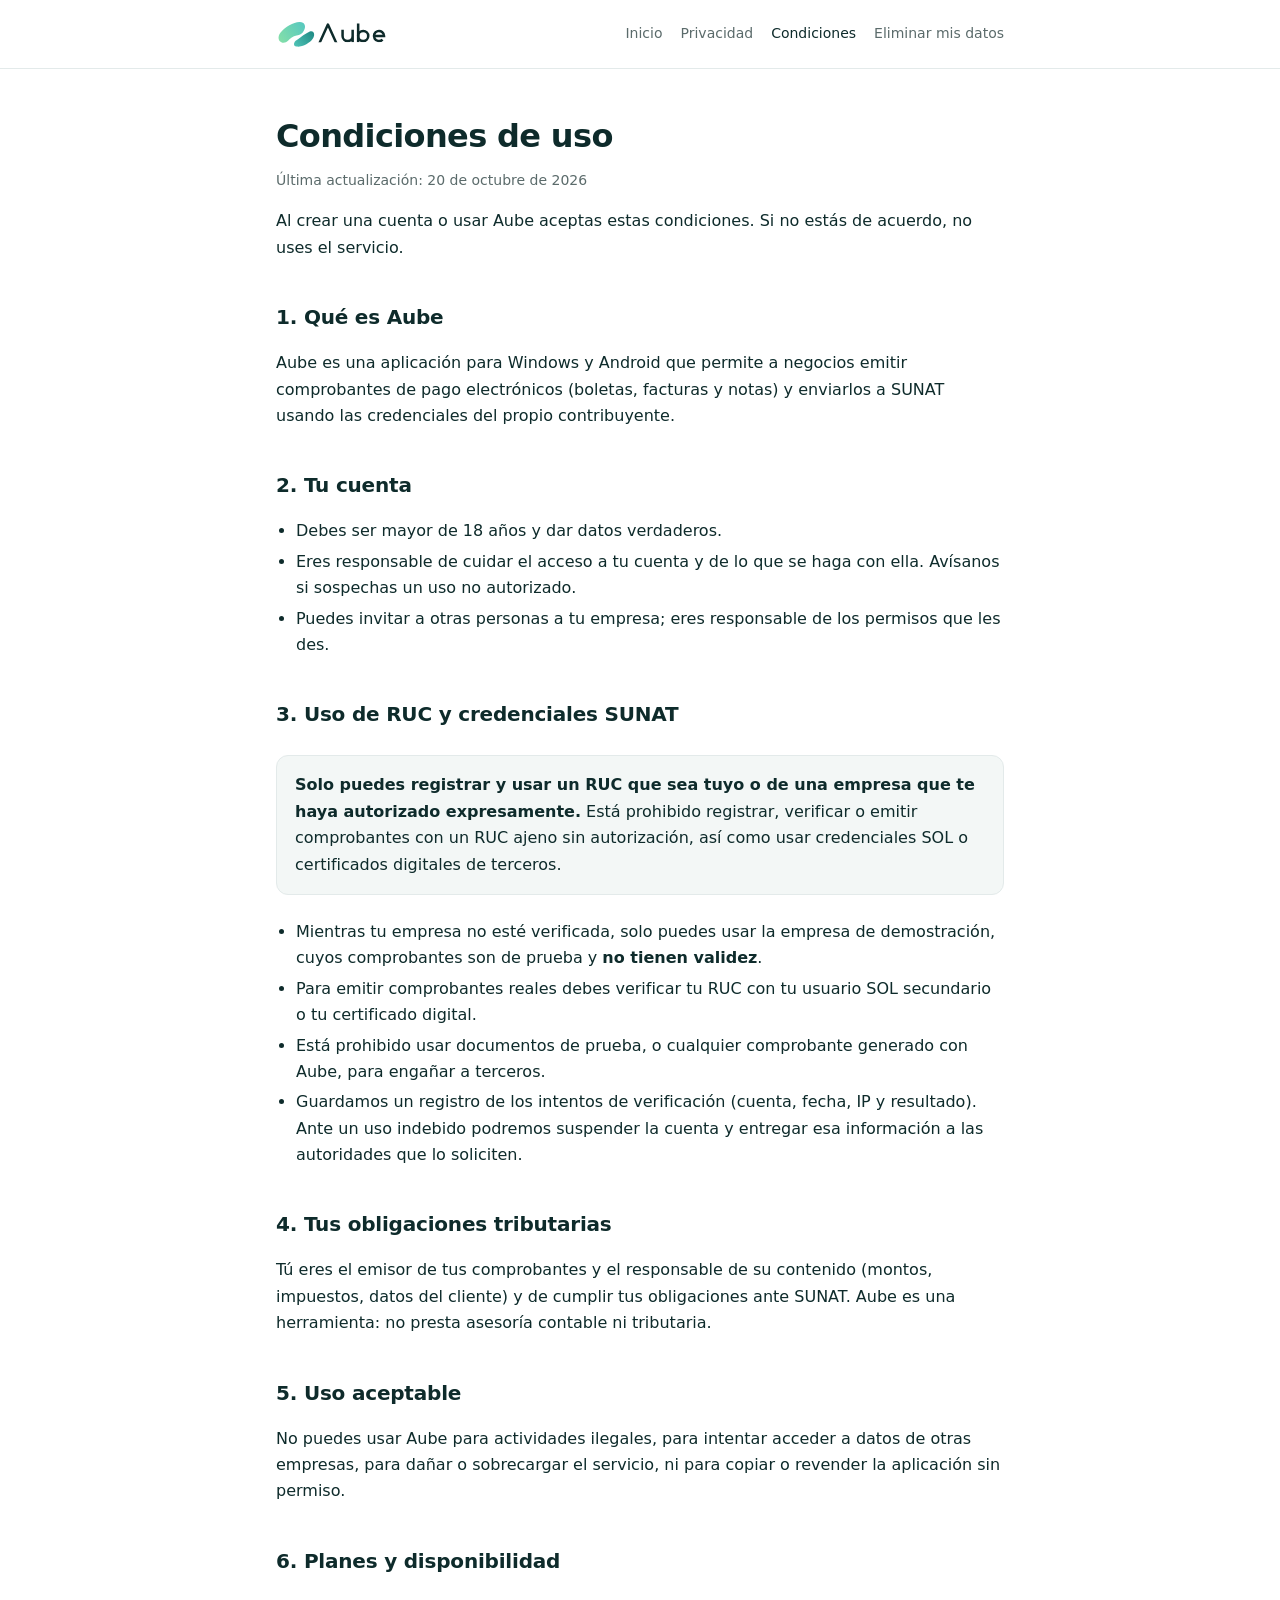
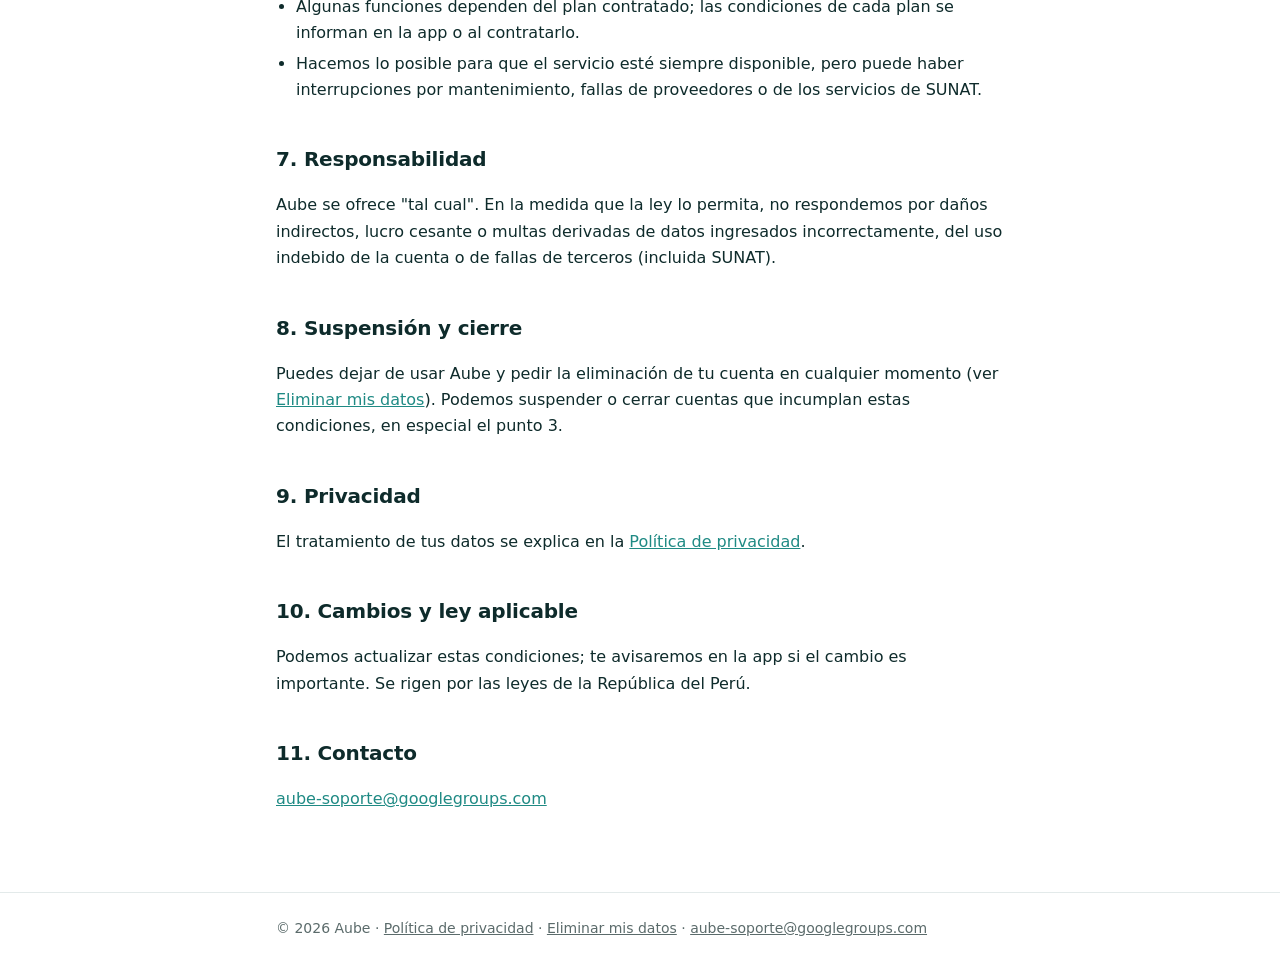
==== docs/condiciones.html @ 64aa568c "Sitio de Aube: inicio, política de privacidad, condiciones de uso y eliminación de datos Co-Authored" ====
<!doctype html>
<html lang="es">
<head>
  <meta charset="utf-8">
  <meta name="viewport" content="width=device-width, initial-scale=1">
  <title>Condiciones de uso · Aube</title>
  <meta name="description" content="Condiciones de uso de Aube, facturación electrónica SUNAT.">
  <link rel="icon" href="favicon.png">
  <link rel="stylesheet" href="estilo.css">
</head>
<body>
  <header>
    <div class="contenedor">
      <a href="./" aria-label="Aube, inicio">
        <img class="logo-claro" src="aube-logo.svg" alt="Aube">
        <img class="logo-oscuro" src="aube-logo-negativo.svg" alt="Aube">
      </a>
      <nav>
        <a href="./">Inicio</a>
        <a href="privacidad.html">Privacidad</a>
        <a href="condiciones.html" aria-current="page">Condiciones</a>
        <a href="eliminar-datos.html">Eliminar mis datos</a>
      </nav>
    </div>
  </header>

  <main>
    <div class="contenedor">
      <h1>Condiciones de uso</h1>
      <p class="tenue">Última actualización: 20 de octubre de 2026</p>

      <p>Al crear una cuenta o usar Aube aceptas estas condiciones. Si no estás de acuerdo, no uses el servicio.</p>

      <h2>1. Qué es Aube</h2>
      <p>Aube es una aplicación para Windows y Android que permite a negocios emitir comprobantes de pago electrónicos (boletas, facturas y notas) y enviarlos a SUNAT usando las credenciales del propio contribuyente.</p>

      <h2>2. Tu cuenta</h2>
      <ul>
        <li>Debes ser mayor de 18 años y dar datos verdaderos.</li>
        <li>Eres responsable de cuidar el acceso a tu cuenta y de lo que se haga con ella. Avísanos si sospechas un uso no autorizado.</li>
        <li>Puedes invitar a otras personas a tu empresa; eres responsable de los permisos que les des.</li>
      </ul>

      <h2>3. Uso de RUC y credenciales SUNAT</h2>
      <div class="aviso">
        <p style="margin:0"><strong>Solo puedes registrar y usar un RUC que sea tuyo o de una empresa que te haya autorizado expresamente.</strong> Está prohibido registrar, verificar o emitir comprobantes con un RUC ajeno sin autorización, así como usar credenciales SOL o certificados digitales de terceros.</p>
      </div>
      <ul>
        <li>Mientras tu empresa no esté verificada, solo puedes usar la empresa de demostración, cuyos comprobantes son de prueba y <strong>no tienen validez</strong>.</li>
        <li>Para emitir comprobantes reales debes verificar tu RUC con tu usuario SOL secundario o tu certificado digital.</li>
        <li>Está prohibido usar documentos de prueba, o cualquier comprobante generado con Aube, para engañar a terceros.</li>
        <li>Guardamos un registro de los intentos de verificación (cuenta, fecha, IP y resultado). Ante un uso indebido podremos suspender la cuenta y entregar esa información a las autoridades que lo soliciten.</li>
      </ul>

      <h2>4. Tus obligaciones tributarias</h2>
      <p>Tú eres el emisor de tus comprobantes y el responsable de su contenido (montos, impuestos, datos del cliente) y de cumplir tus obligaciones ante SUNAT. Aube es una herramienta: no presta asesoría contable ni tributaria.</p>

      <h2>5. Uso aceptable</h2>
      <p>No puedes usar Aube para actividades ilegales, para intentar acceder a datos de otras empresas, para dañar o sobrecargar el servicio, ni para copiar o revender la aplicación sin permiso.</p>

      <h2>6. Planes y disponibilidad</h2>
      <ul>
        <li>Algunas funciones dependen del plan contratado; las condiciones de cada plan se informan en la app o al contratarlo.</li>
        <li>Hacemos lo posible para que el servicio esté siempre disponible, pero puede haber interrupciones por mantenimiento, fallas de proveedores o de los servicios de SUNAT.</li>
      </ul>

      <h2>7. Responsabilidad</h2>
      <p>Aube se ofrece "tal cual". En la medida que la ley lo permita, no respondemos por daños indirectos, lucro cesante o multas derivadas de datos ingresados incorrectamente, del uso indebido de la cuenta o de fallas de terceros (incluida SUNAT).</p>

      <h2>8. Suspensión y cierre</h2>
      <p>Puedes dejar de usar Aube y pedir la eliminación de tu cuenta en cualquier momento (ver <a href="eliminar-datos.html">Eliminar mis datos</a>). Podemos suspender o cerrar cuentas que incumplan estas condiciones, en especial el punto 3.</p>

      <h2>9. Privacidad</h2>
      <p>El tratamiento de tus datos se explica en la <a href="privacidad.html">Política de privacidad</a>.</p>

      <h2>10. Cambios y ley aplicable</h2>
      <p>Podemos actualizar estas condiciones; te avisaremos en la app si el cambio es importante. Se rigen por las leyes de la República del Perú.</p>

      <h2>11. Contacto</h2>
      <p><a href="mailto:aube-soporte@googlegroups.com">aube-soporte@googlegroups.com</a></p>
    </div>
  </main>

  <footer>
    <div class="contenedor">
      © 2026 Aube ·
      <a href="privacidad.html">Política de privacidad</a> ·
      <a href="eliminar-datos.html">Eliminar mis datos</a> ·
      <a href="mailto:aube-soporte@googlegroups.com">aube-soporte@googlegroups.com</a>
    </div>
  </footer>
</body>
</html>
---- docs/estilo.css ----
:root {
  --fondo: #ffffff;
  --texto: #0e2b2b;
  --tenue: #5b6b6b;
  --linea: #e3eaea;
  --acento: #1f8a84;
  --suave: #f3f7f6;
}
@media (prefers-color-scheme: dark) {
  :root {
    --fondo: #0f1414;
    --texto: #f3f7f6;
    --tenue: #9fb0b0;
    --linea: #223030;
    --acento: #55c7c0;
    --suave: #162020;
  }
}
* { box-sizing: border-box; }
html { -webkit-text-size-adjust: 100%; }
body {
  margin: 0;
  background: var(--fondo);
  color: var(--texto);
  font: 16px/1.65 "Inter", system-ui, -apple-system, "Segoe UI", Roboto, sans-serif;
}
.contenedor { max-width: 760px; margin: 0 auto; padding: 0 16px; }
header { border-bottom: 1px solid var(--linea); }
header .contenedor { display: flex; align-items: center; justify-content: space-between; gap: 8px 16px; min-height: 68px; padding-top: 14px; padding-bottom: 14px; flex-wrap: wrap; }
header img { height: 28px; display: block; }
.logo-oscuro { display: none !important; }
@media (prefers-color-scheme: dark) {
  .logo-claro { display: none !important; }
  .logo-oscuro { display: block !important; }
}
nav { display: flex; gap: 18px; flex-wrap: wrap; font-size: 14px; }
nav a { color: var(--tenue); text-decoration: none; }
nav a:hover, nav a[aria-current] { color: var(--texto); }
main { padding: 48px 0 64px; }
h1 { font-size: 32px; line-height: 1.2; letter-spacing: -0.02em; margin: 0 0 8px; }
h2 { font-size: 20px; margin: 40px 0 8px; letter-spacing: -0.01em; }
h3 { font-size: 16px; margin: 24px 0 4px; }
p, li { color: var(--texto); }
.tenue { color: var(--tenue); font-size: 14px; }
a { color: var(--acento); }
ul { padding-left: 20px; }
li { margin: 4px 0; }
.aviso { background: var(--suave); border: 1px solid var(--linea); border-radius: 12px; padding: 16px 18px; margin: 24px 0; }
.boton { display: inline-block; background: var(--acento); color: #fff; text-decoration: none; padding: 12px 20px; border-radius: 10px; font-weight: 600; margin: 8px 8px 0 0; }
.boton.secundario { background: transparent; color: var(--texto); border: 1px solid var(--linea); }
.hero { text-align: left; }
.hero p { font-size: 18px; color: var(--tenue); max-width: 560px; }
.rejilla { display: grid; grid-template-columns: repeat(auto-fit, minmax(200px, 1fr)); gap: 16px; margin-top: 32px; }
.tarjeta { border: 1px solid var(--linea); border-radius: 12px; padding: 18px; }
.tarjeta h3 { margin-top: 0; }
.tarjeta p { margin: 0; color: var(--tenue); font-size: 15px; }
footer { border-top: 1px solid var(--linea); padding: 24px 0 40px; font-size: 14px; color: var(--tenue); }
footer a { color: var(--tenue); }
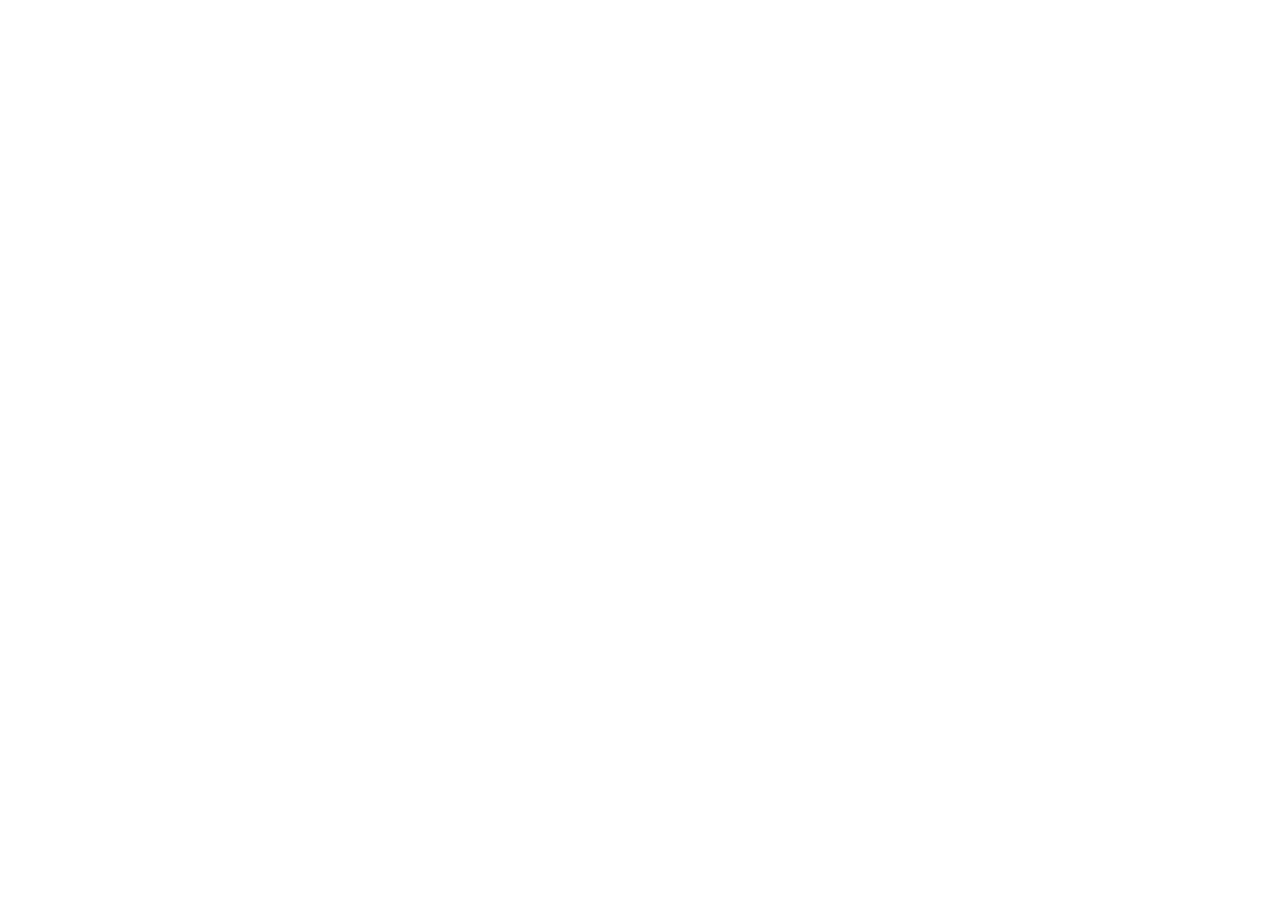
==== commit 17bae6d4: "El sitio se mudó a aube-facturacion.pages.dev: las páginas redirigen allá Co-Authored-By: Claude Opu" ====
--- a/docs/condiciones.html
+++ b/docs/condiciones.html
@@ -2,92 +2,12 @@
 <html lang="es">
 <head>
   <meta charset="utf-8">
-  <meta name="viewport" content="width=device-width, initial-scale=1">
-  <title>Condiciones de uso · Aube</title>
-  <meta name="description" content="Condiciones de uso de Aube, facturación electrónica SUNAT.">
-  <link rel="icon" href="favicon.png">
-  <link rel="stylesheet" href="estilo.css">
+  <title>Aube</title>
+  <link rel="canonical" href="https://aube-facturacion.pages.dev/condiciones">
+  <meta http-equiv="refresh" content="0; url=https://aube-facturacion.pages.dev/condiciones">
+  <script>location.replace("https://aube-facturacion.pages.dev/condiciones" + location.hash);</script>
 </head>
 <body>
-  <header>
-    <div class="contenedor">
-      <a href="./" aria-label="Aube, inicio">
-        <img class="logo-claro" src="aube-logo.svg" alt="Aube">
-        <img class="logo-oscuro" src="aube-logo-negativo.svg" alt="Aube">
-      </a>
-      <nav>
-        <a href="./">Inicio</a>
-        <a href="privacidad.html">Privacidad</a>
-        <a href="condiciones.html" aria-current="page">Condiciones</a>
-        <a href="eliminar-datos.html">Eliminar mis datos</a>
-      </nav>
-    </div>
-  </header>
-
-  <main>
-    <div class="contenedor">
-      <h1>Condiciones de uso</h1>
-      <p class="tenue">Última actualización: 20 de octubre de 2026</p>
-
-      <p>Al crear una cuenta o usar Aube aceptas estas condiciones. Si no estás de acuerdo, no uses el servicio.</p>
-
-      <h2>1. Qué es Aube</h2>
-      <p>Aube es una aplicación para Windows y Android que permite a negocios emitir comprobantes de pago electrónicos (boletas, facturas y notas) y enviarlos a SUNAT usando las credenciales del propio contribuyente.</p>
-
-      <h2>2. Tu cuenta</h2>
-      <ul>
-        <li>Debes ser mayor de 18 años y dar datos verdaderos.</li>
-        <li>Eres responsable de cuidar el acceso a tu cuenta y de lo que se haga con ella. Avísanos si sospechas un uso no autorizado.</li>
-        <li>Puedes invitar a otras personas a tu empresa; eres responsable de los permisos que les des.</li>
-      </ul>
-
-      <h2>3. Uso de RUC y credenciales SUNAT</h2>
-      <div class="aviso">
-        <p style="margin:0"><strong>Solo puedes registrar y usar un RUC que sea tuyo o de una empresa que te haya autorizado expresamente.</strong> Está prohibido registrar, verificar o emitir comprobantes con un RUC ajeno sin autorización, así como usar credenciales SOL o certificados digitales de terceros.</p>
-      </div>
-      <ul>
-        <li>Mientras tu empresa no esté verificada, solo puedes usar la empresa de demostración, cuyos comprobantes son de prueba y <strong>no tienen validez</strong>.</li>
-        <li>Para emitir comprobantes reales debes verificar tu RUC con tu usuario SOL secundario o tu certificado digital.</li>
-        <li>Está prohibido usar documentos de prueba, o cualquier comprobante generado con Aube, para engañar a terceros.</li>
-        <li>Guardamos un registro de los intentos de verificación (cuenta, fecha, IP y resultado). Ante un uso indebido podremos suspender la cuenta y entregar esa información a las autoridades que lo soliciten.</li>
-      </ul>
-
-      <h2>4. Tus obligaciones tributarias</h2>
-      <p>Tú eres el emisor de tus comprobantes y el responsable de su contenido (montos, impuestos, datos del cliente) y de cumplir tus obligaciones ante SUNAT. Aube es una herramienta: no presta asesoría contable ni tributaria.</p>
-
-      <h2>5. Uso aceptable</h2>
-      <p>No puedes usar Aube para actividades ilegales, para intentar acceder a datos de otras empresas, para dañar o sobrecargar el servicio, ni para copiar o revender la aplicación sin permiso.</p>
-
-      <h2>6. Planes y disponibilidad</h2>
-      <ul>
-        <li>Algunas funciones dependen del plan contratado; las condiciones de cada plan se informan en la app o al contratarlo.</li>
-        <li>Hacemos lo posible para que el servicio esté siempre disponible, pero puede haber interrupciones por mantenimiento, fallas de proveedores o de los servicios de SUNAT.</li>
-      </ul>
-
-      <h2>7. Responsabilidad</h2>
-      <p>Aube se ofrece "tal cual". En la medida que la ley lo permita, no respondemos por daños indirectos, lucro cesante o multas derivadas de datos ingresados incorrectamente, del uso indebido de la cuenta o de fallas de terceros (incluida SUNAT).</p>
-
-      <h2>8. Suspensión y cierre</h2>
-      <p>Puedes dejar de usar Aube y pedir la eliminación de tu cuenta en cualquier momento (ver <a href="eliminar-datos.html">Eliminar mis datos</a>). Podemos suspender o cerrar cuentas que incumplan estas condiciones, en especial el punto 3.</p>
-
-      <h2>9. Privacidad</h2>
-      <p>El tratamiento de tus datos se explica en la <a href="privacidad.html">Política de privacidad</a>.</p>
-
-      <h2>10. Cambios y ley aplicable</h2>
-      <p>Podemos actualizar estas condiciones; te avisaremos en la app si el cambio es importante. Se rigen por las leyes de la República del Perú.</p>
-
-      <h2>11. Contacto</h2>
-      <p><a href="mailto:aube-soporte@googlegroups.com">aube-soporte@googlegroups.com</a></p>
-    </div>
-  </main>
-
-  <footer>
-    <div class="contenedor">
-      © 2026 Aube ·
-      <a href="privacidad.html">Política de privacidad</a> ·
-      <a href="eliminar-datos.html">Eliminar mis datos</a> ·
-      <a href="mailto:aube-soporte@googlegroups.com">aube-soporte@googlegroups.com</a>
-    </div>
-  </footer>
+  <p>Esta página se mudó a <a href="https://aube-facturacion.pages.dev/condiciones">aube-facturacion.pages.dev/condiciones</a>.</p>
 </body>
 </html>
